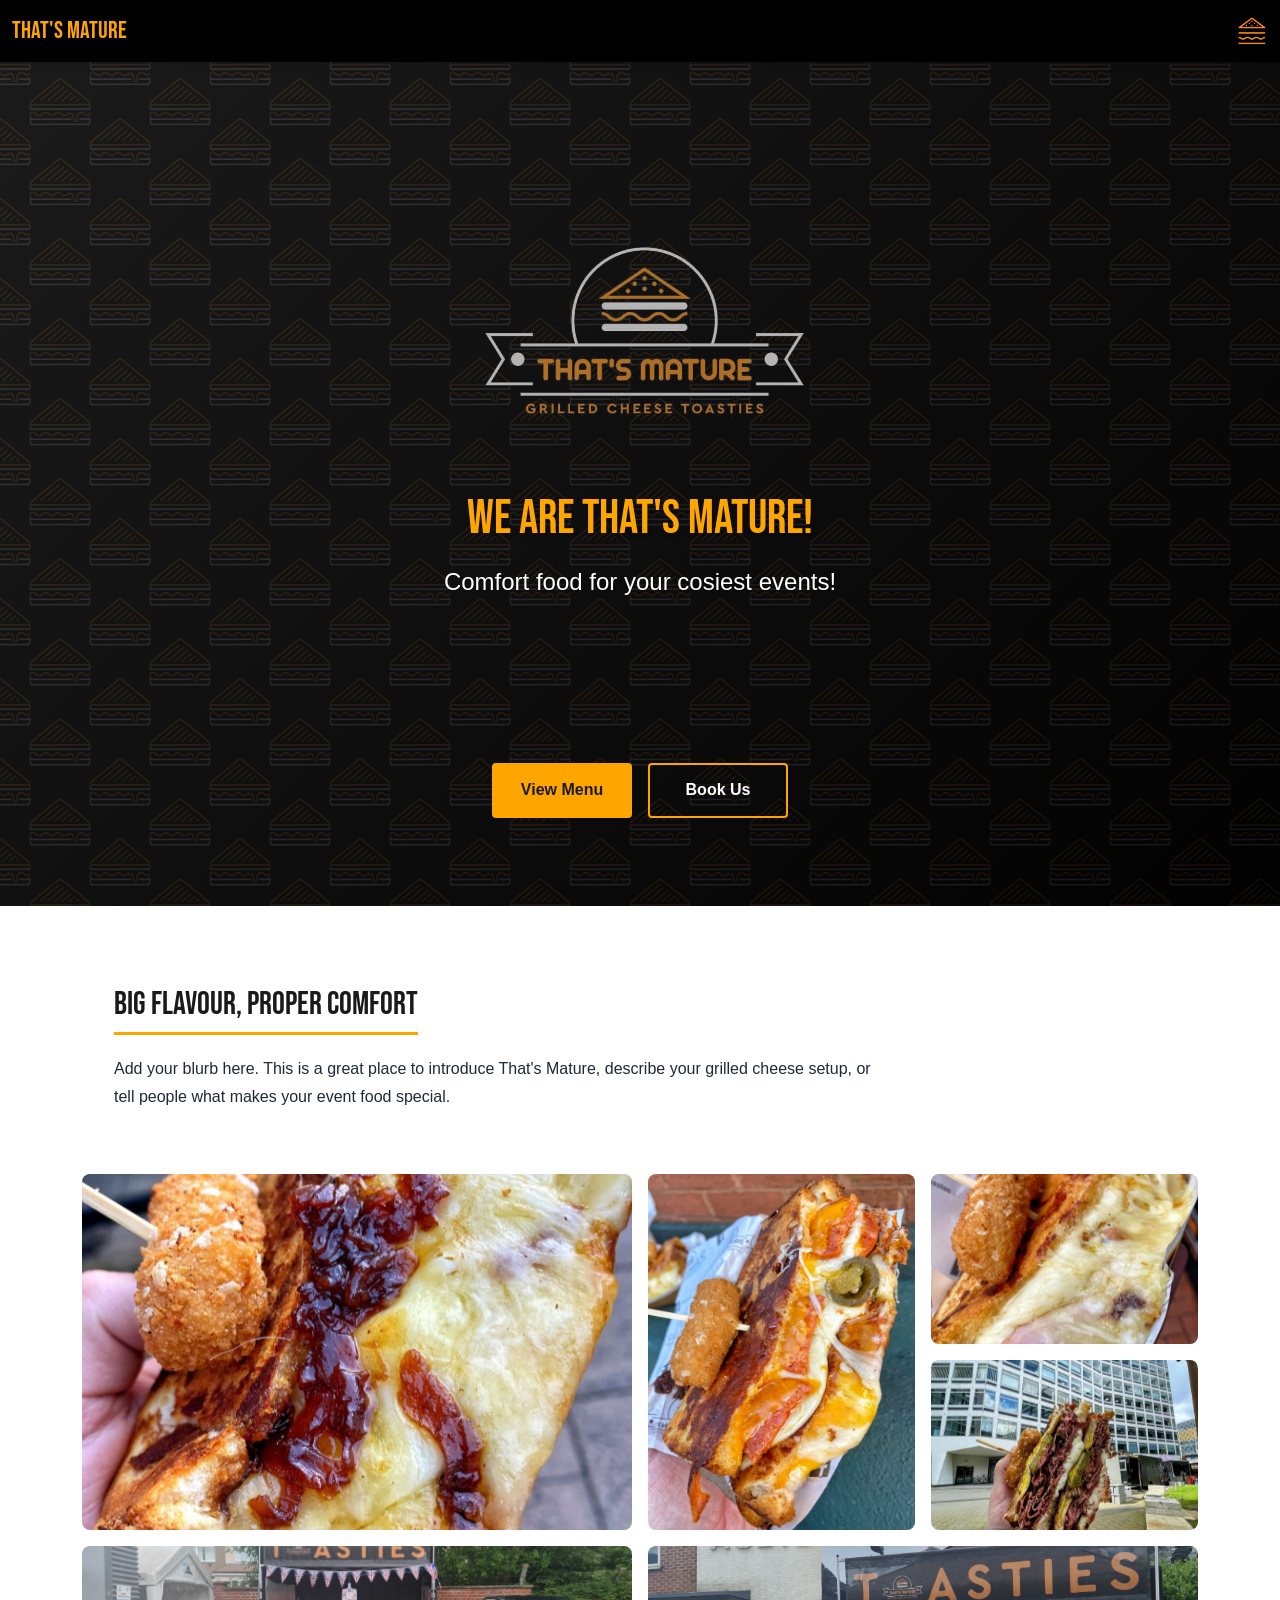
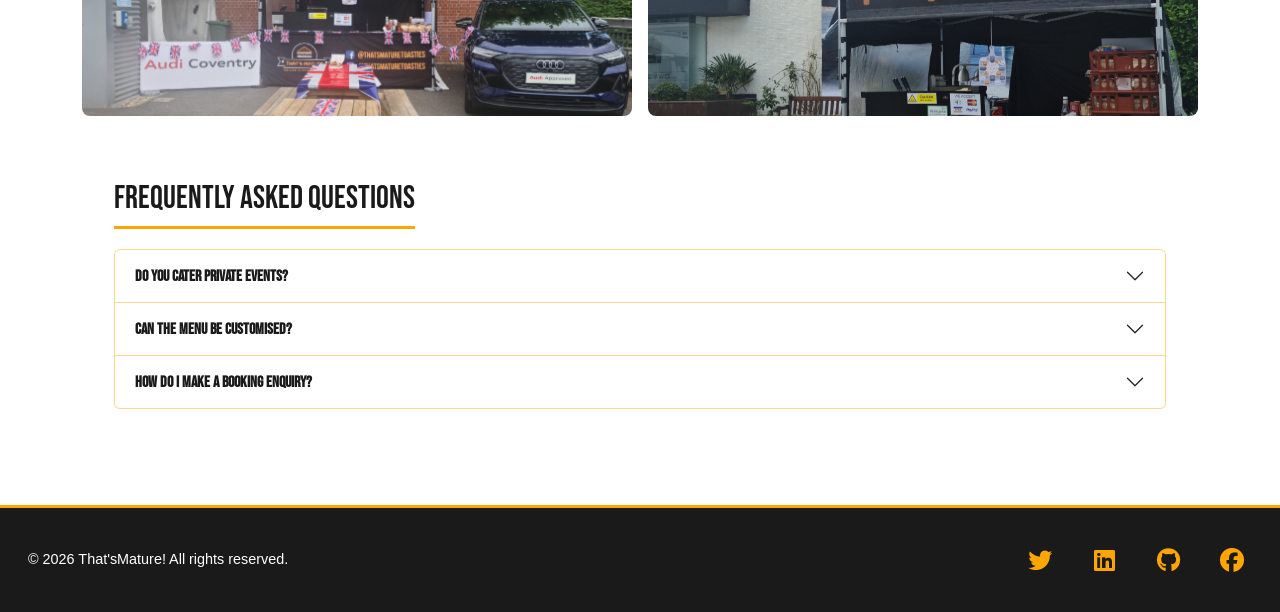
==== index.html @ 6e4882e1 "Finish hero section" ====
<!doctype html>
<html lang="en">
  <head>
    <meta charset="UTF-8" />
    <meta name="viewport" content="width=device-width, initial-scale=1.0" />    <link rel="icon" type="image/png" href="images/logo clear.png">    <title>That's Mature</title>
    <link href="https://cdn.jsdelivr.net/npm/bootstrap@5.3.0/dist/css/bootstrap.min.css" rel="stylesheet" />
    <link rel="stylesheet" href="https://cdnjs.cloudflare.com/ajax/libs/font-awesome/6.4.0/css/all.min.css" />
    <link rel="stylesheet" href="styles.css" />
    <style>
      @import url('https://fonts.googleapis.com/css2?family=Bebas+Neue&display=swap');
      
      .bebas-neue-regular {
        font-family: "Bebas Neue", sans-serif;
        font-weight: 400;
        font-style: normal;
      }
    </style>
  </head>
  <body>
    <nav class="navbar navbar-dark bg-black">
      <div class="container-fluid">
        <a class="navbar-brand brand-name bebas-neue-regular" href="index.html">That's Mature</a>
        <button class="navbar-toggler" type="button" data-bs-toggle="collapse" data-bs-target="#navbarNav" aria-controls="navbarNav" aria-expanded="false" aria-label="Toggle navigation">
          <img src="images/logo clear.png" alt="Menu" class="navbar-toggler-img">
        </button>
        <div class="collapse navbar-collapse" id="navbarNav">
          <ul class="navbar-nav ms-auto">
            <li class="nav-item"><a class="nav-link" href="index.html">Home</a></li>
            <li class="nav-item"><a class="nav-link" href="menu.html">Menu</a></li>
            <li class="nav-item"><a class="nav-link" href="services.html">Services</a></li>
            <li class="nav-item"><a class="nav-link" href="contact.html">Contact</a></li>
          </ul>
        </div>
      </div>
    </nav>
    <section class="hero">
      <div class="hero-content">
        <img class="hero-badge" src="images/badge-transparent.png" alt="That's Mature badge">
        <h1>We are That's Mature!</h1>
        <p class="lead">Comfort food for your cosiest events!</p>
        <div class="hero-actions">
          <a class="hero-button hero-button-primary" href="menu.html">View Menu</a>
          <a class="hero-button hero-button-secondary" href="contact.html#contact-form">Book Us</a>
        </div>
      </div>
    </section>
    <main class="container my-5">
      <section class="blurb-section">
        <h2>Big Flavour, Proper Comfort</h2>
        <p>
          Add your blurb here. This is a great place to introduce That's Mature, describe your grilled cheese setup, or tell people what makes your event food special.
        </p>
      </section>

      <section class="product-section">
        <div class="product-grid">
          <figure class="product-item product-item-feature">
            <img src="images/3 Cheese - Thats Mature.jpg" alt="3 Cheese toastie">
            <figcaption>
              <span>3 Cheese</span>
              <small>A proper pull-apart cheese moment.</small>
            </figcaption>
          </figure>
          <figure class="product-item product-item-tall">
            <img src="images/The Spicy One - Thats Mature.jpg" alt="The Spicy One toastie">
            <figcaption>
              <span>The Spicy One</span>
              <small>Heat, crunch, and molten cheese.</small>
            </figcaption>
          </figure>
          <figure class="product-item">
            <img src="images/Classic Ham & Cheese - Thats mature.jpg" alt="Classic Ham and Cheese toastie">
            <figcaption>
              <span>Classic Ham &amp; Cheese</span>
              <small>Timeless, toasted, and deeply comforting.</small>
            </figcaption>
          </figure>
          <figure class="product-item">
            <img src="images/IMG_20240709_165845_024.jpg" alt="That's Mature toastie">
            <figcaption>
              <span>Event Favourite</span>
              <small>Fresh from the grill and ready to share.</small>
            </figcaption>
          </figure>
          <figure class="product-item product-item-wide">
            <img src="images/Audi Corporate.jpg" alt="That's Mature catering at an Audi corporate event">
            <figcaption>
              <span>Audi Corporate</span>
              <small>Event catering with serious grilled cheese energy.</small>
            </figcaption>
          </figure>
          <figure class="product-item product-item-wide">
            <img src="images/Corporate event.jpg" alt="That's Mature corporate event setup">
            <figcaption>
              <span>Corporate Events</span>
              <small>Hot toasties served fresh for the whole team.</small>
            </figcaption>
          </figure>
        </div>
      </section>

      <section class="faq-section">
        <h2>Frequently Asked Questions</h2>
        <div class="accordion faq-accordion" id="faqAccordion">
          <div class="accordion-item">
            <h3 class="accordion-header" id="headingEvents">
              <button class="accordion-button collapsed" type="button" data-bs-toggle="collapse" data-bs-target="#collapseEvents" aria-expanded="false" aria-controls="collapseEvents">
                Do you cater private events?
              </button>
            </h3>
            <div id="collapseEvents" class="accordion-collapse collapse" aria-labelledby="headingEvents" data-bs-parent="#faqAccordion">
              <div class="accordion-body">
                Yes. We can bring our grilled cheese setup to private parties, markets, corporate events, and celebrations across the Midlands.
              </div>
            </div>
          </div>

          <div class="accordion-item">
            <h3 class="accordion-header" id="headingMenu">
              <button class="accordion-button collapsed" type="button" data-bs-toggle="collapse" data-bs-target="#collapseMenu" aria-expanded="false" aria-controls="collapseMenu">
                Can the menu be customised?
              </button>
            </h3>
            <div id="collapseMenu" class="accordion-collapse collapse" aria-labelledby="headingMenu" data-bs-parent="#faqAccordion">
              <div class="accordion-body">
                Absolutely. We can tailor fillings, vegetarian options, and service style to suit your event and guests.
              </div>
            </div>
          </div>

          <div class="accordion-item">
            <h3 class="accordion-header" id="headingBooking">
              <button class="accordion-button collapsed" type="button" data-bs-toggle="collapse" data-bs-target="#collapseBooking" aria-expanded="false" aria-controls="collapseBooking">
                How do I make a booking enquiry?
              </button>
            </h3>
            <div id="collapseBooking" class="accordion-collapse collapse" aria-labelledby="headingBooking" data-bs-parent="#faqAccordion">
              <div class="accordion-body">
                Head to the contact page with your date, location, guest numbers, and event type, and we will get back to you with availability.
              </div>
            </div>
          </div>
        </div>
      </section>
    </main>
    <footer class="footer">
      <div class="container-fluid">
        <p>&copy; 2026 That'sMature! All rights reserved.</p>
        <div class="social-links">
          <a href="https://twitter.com" target="_blank" rel="noopener noreferrer" title="Twitter"><i class="fab fa-twitter"></i></a>
          <a href="https://linkedin.com" target="_blank" rel="noopener noreferrer" title="LinkedIn"><i class="fab fa-linkedin"></i></a>
          <a href="https://github.com" target="_blank" rel="noopener noreferrer" title="GitHub"><i class="fab fa-github"></i></a>
          <a href="https://facebook.com" target="_blank" rel="noopener noreferrer" title="Facebook"><i class="fab fa-facebook"></i></a>
        </div>
      </div>
    </footer>
    <script>
      const tiltCards = document.querySelectorAll('.product-item');
      const reduceMotion = window.matchMedia('(prefers-reduced-motion: reduce)').matches;

      if (!reduceMotion) {
        tiltCards.forEach((card) => {
          card.addEventListener('mousemove', (event) => {
            const rect = card.getBoundingClientRect();
            const x = event.clientX - rect.left;
            const y = event.clientY - rect.top;
            const rotateX = ((y / rect.height) - 0.5) * -10;
            const rotateY = ((x / rect.width) - 0.5) * 10;

            card.style.transform = `rotateX(${rotateX}deg) rotateY(${rotateY}deg) translateY(-4px)`;
          });

          card.addEventListener('mouseleave', () => {
            card.style.transform = '';
          });
        });
      }
    </script>
    <script src="https://cdn.jsdelivr.net/npm/bootstrap@5.3.0/dist/js/bootstrap.bundle.min.js"></script>
  </body>
</html>
---- styles.css ----
@import url('https://fonts.googleapis.com/css2?family=Bebas+Neue&display=swap');

* {
  box-sizing: border-box;
}

body {
  margin: 0;
  font-family: -apple-system, BlinkMacSystemFont, "Segoe UI", Roboto, "Helvetica Neue", Arial, sans-serif;
  background: #fff;
  color: #1f2937;
}

.bebas-neue-regular {
  font-family: "Bebas Neue", sans-serif;
  font-weight: 400;
  font-style: normal;
}

/* Navbar */
.navbar {
  box-shadow: 0 2px 10px rgba(0, 0, 0, 0.1);
  position: sticky;
  top: 0;
  z-index: 1030;
}

.brand-name {
  font-size: 1.5rem;
  color: #FFA500 !important;
  font-family: "Bebas Neue", sans-serif !important;
  font-weight: 400 !important;
}

.nav-link {
  color: #FFA500 !important;
  margin-left: 1.5rem;
  transition: color 0.3s ease;
  font-family: "Bebas Neue", sans-serif !important;
  font-weight: 400 !important;
}

.nav-link:hover {
  color: #fff !important;
}

/* Navbar Toggler Custom Icon */
.navbar-toggler {
  border: none;
  background-color: transparent;
  padding: 0;
}

.navbar-toggler:focus {
  box-shadow: none;
  background-color: transparent;
}

.navbar-toggler-img {
  width: 32px;
  height: 32px;
  object-fit: contain;
}

/* Hero Section */
.hero {
  position: relative;
  background-color: #111;
  color: #FFA500;
  padding: 120px 20px;
  text-align: center;
  display: flex;
  align-items: center;
  justify-content: center;
  min-height: calc(100vh - 56px);
  background-image:
    linear-gradient(135deg, rgba(28, 28, 28, 0.88), rgba(0, 0, 0, 0.92)),
    url('images/test.png'),
    url('images/test.png');
  background-size: cover, 120px auto, 120px auto;
  background-position: center, 0 0, 60px 40px;
  background-repeat: no-repeat, repeat, repeat;
  overflow: hidden;
}

/* Headings */
h1, h2, h3, h4, h5, h6 {
  font-family: "Bebas Neue", sans-serif !important;
  font-weight: 400 !important;
  font-style: normal;
}

.hero-badge {
  width: min(469px, 98vw);
  height: auto;
  margin-bottom: -8rem;
  display: inline-block;
  transform: translateY(-50%);
}

.hero-content h1 {
  font-size: 3rem;
  font-weight: 400 !important;
  margin-bottom: 1rem;
  text-shadow: 2px 2px 4px rgba(0, 0, 0, 0.3);
  transform: translateY(-2rem);
}

.hero-content .lead {
  font-size: 1.5rem;
  text-shadow: 1px 1px 2px rgba(0, 0, 0, 0.3);
  color: #fff;
  transform: translateY(-2rem);
}

.hero-actions {
  position: absolute;
  left: 50%;
  bottom: 5.5rem;
  transform: translateX(-50%);
  display: flex;
  justify-content: center;
  gap: 1rem;
  flex-wrap: wrap;
  width: calc(100% - 2rem);
  margin-top: 0;
}

.hero-button {
  display: inline-flex;
  align-items: center;
  justify-content: center;
  min-width: 140px;
  padding: 0.85rem 1.4rem;
  border-radius: 4px;
  font-weight: 700;
  text-decoration: none;
  transition: background-color 0.3s ease, color 0.3s ease, transform 0.2s ease;
}

.hero-button:hover {
  transform: translateY(-2px);
}

.hero-button-primary {
  background-color: #FFA500;
  color: #1a1a1a;
}

.hero-button-primary:hover {
  background-color: #FFB84D;
  color: #1a1a1a;
}

.hero-button-secondary {
  background-color: transparent;
  color: #fff;
  border: 2px solid #FFA500;
}

.hero-button-secondary:hover {
  background-color: #FFA500;
  color: #1a1a1a;
}

/* Cards */
.card {
  background: #fff;
  border-radius: 8px;
  padding: 1.5rem;
}

.card h2 {
  display: inline-block;
  color: #1a1a1a;
  margin-bottom: 1rem;
  font-weight: 600;
  border-bottom: 3px solid #FFA500;
  padding-bottom: 0.5rem;
}

/* Main Content */
main {
  background: #fff;
}

/* Form Styling */
form {
  display: flex;
  flex-direction: column;
  gap: 1rem;
  max-width: 500px;
}

form label {
  font-weight: 600;
  color: #1a1a1a;
  margin-bottom: 0.25rem;
  display: block;
}

form input,
form textarea {
  padding: 0.625rem 0.75rem;
  border: 1px solid #d1d5db;
  border-radius: 4px;
  font-family: inherit;
  font-size: 1rem;
  transition: border-color 0.3s ease, box-shadow 0.3s ease;
  width: 100%;
}

form input:focus,
form textarea:focus {
  outline: none;
  border-color: #FFA500;
  box-shadow: 0 0 0 3px rgba(255, 165, 0, 0.1);
}

form button {
  padding: 0.75rem 1.5rem;
  background-color: #FFA500;
  color: #1a1a1a;
  border: none;
  border-radius: 4px;
  font-weight: 600;
  font-size: 1rem;
  cursor: pointer;
  transition: background-color 0.3s ease, transform 0.2s ease;
}

form button:hover {
  background-color: #FFB84D;
  transform: translateY(-2px);
}

form button:active {
  transform: translateY(0);
}

/* Gallery Section */
.gallery-section {
  background: #fff;
  border-radius: 8px;
  padding: 2rem;
}

.blurb-section,
.faq-section,
.menu-section {
  background: #fff;
  border-radius: 8px;
  padding: 2rem;
}

.gallery-section h2,
.blurb-section h2,
.faq-section h2,
.menu-section h2 {
  display: inline-block;
  color: #1a1a1a;
  margin-bottom: 1.25rem;
  border-bottom: 3px solid #FFA500;
  padding-bottom: 0.5rem;
}

.blurb-section {
  margin-bottom: 2rem;
}

.blurb-section p {
  max-width: 760px;
  margin: 0;
  line-height: 1.7;
}

.product-section {
  margin-bottom: 2rem;
  perspective: 900px;
}

.product-grid {
  display: grid;
  grid-template-columns: repeat(4, 1fr);
  grid-auto-rows: 170px;
  gap: 1rem;
}

.product-item {
  position: relative;
  margin: 0;
  border-radius: 8px;
  overflow: hidden;
  transform-style: preserve-3d;
  transition: transform 0.18s ease, box-shadow 0.18s ease;
  will-change: transform;
}

.product-item:hover {
  box-shadow: 0 18px 35px rgba(0, 0, 0, 0.18);
}

.product-item img {
  width: 100%;
  height: 100%;
  object-fit: cover;
  display: block;
  transform: translateZ(20px) scale(1.04);
  transition: transform 0.18s ease;
  pointer-events: none;
}

.product-item-feature {
  grid-column: span 2;
  grid-row: span 2;
}

.product-item-tall {
  grid-row: span 2;
}

.product-item-wide {
  grid-column: span 2;
}

.product-item::after {
  content: "";
  position: absolute;
  inset: 0;
  background: linear-gradient(180deg, rgba(0, 0, 0, 0.1), rgba(0, 0, 0, 0.64));
  opacity: 0;
  transition: opacity 0.2s ease;
  pointer-events: none;
}

.product-item figcaption {
  position: absolute;
  left: 1rem;
  right: 1rem;
  bottom: 1rem;
  z-index: 1;
  color: #fff;
  opacity: 0;
  transform: translateY(8px);
  transition: opacity 0.2s ease, transform 0.2s ease;
  pointer-events: none;
}

.product-item figcaption span,
.product-item figcaption small {
  display: block;
}

.product-item figcaption span {
  font-weight: 800;
}

.product-item figcaption small {
  margin-top: 0.25rem;
  color: rgba(255, 255, 255, 0.82);
  font-size: 0.9rem;
}

.product-item:hover::after,
.product-item:hover figcaption {
  opacity: 1;
}

.product-item:hover figcaption {
  transform: translateY(0);
}

.accordion-item {
  border-color: rgba(255, 165, 0, 0.45);
}

.accordion-button {
  color: #1a1a1a;
  font-weight: 700;
}

.accordion-button:not(.collapsed) {
  background-color: #FFA500;
  color: #1a1a1a;
  box-shadow: none;
}

.accordion-button:focus {
  border-color: #FFA500;
  box-shadow: 0 0 0 0.25rem rgba(255, 165, 0, 0.2);
}

.accordion-body {
  color: #374151;
  line-height: 1.6;
}

.image-accordion .accordion-body {
  padding: 1rem;
}

.image-accordion img {
  width: 100%;
  height: 420px;
  object-fit: cover;
  border-radius: 8px;
  display: block;
}

.image-accordion p {
  margin: 1rem 0 0;
}

@media (max-width: 768px) {
  .product-grid {
    grid-template-columns: 1fr;
    grid-auto-rows: auto;
  }

  .product-item,
  .product-item-feature,
  .product-item-tall,
  .product-item-wide {
    grid-column: auto;
    grid-row: auto;
  }

  .product-item img {
    aspect-ratio: 4 / 3;
    height: auto;
  }

  .image-accordion img {
    height: 260px;
  }
}
footer.footer {
  background-color: #1a1a1a;
  color: #fff;
  padding: 2rem 1rem;
  margin-top: 4rem;
  border-top: 3px solid #FFA500;
}

footer.footer .container-fluid {
  display: flex;
  justify-content: space-between;
  align-items: center;
  flex-wrap: wrap;
  gap: 1rem;
}

footer.footer p {
  margin: 0;
  font-size: 0.9rem;
}

.social-links {
  display: flex;
  gap: 1.5rem;
}

.social-links a {
  color: #FFA500;
  text-decoration: none;
  font-size: 1.5rem;
  width: 40px;
  height: 40px;
  display: flex;
  align-items: center;
  justify-content: center;
  border-radius: 50%;
  transition: all 0.3s ease;
}

.social-links a:hover {
  color: #FFB84D;
  background-color: rgba(255, 165, 0, 0.1);
  transform: translateY(-3px);
}

/* Responsive Design */
@media (max-width: 768px) {
  .hero-content h1 {
    font-size: 2rem;
  }
  
  .hero-content .lead {
    font-size: 1.1rem;
  }
  
  .nav-link {
    margin-left: 0;
    padding: 0.5rem 0 !important;
  }
  
  footer.footer .container-fluid {
    flex-direction: column;
    text-align: center;
  }
  
  .social-links {
    justify-content: center;
  }
}
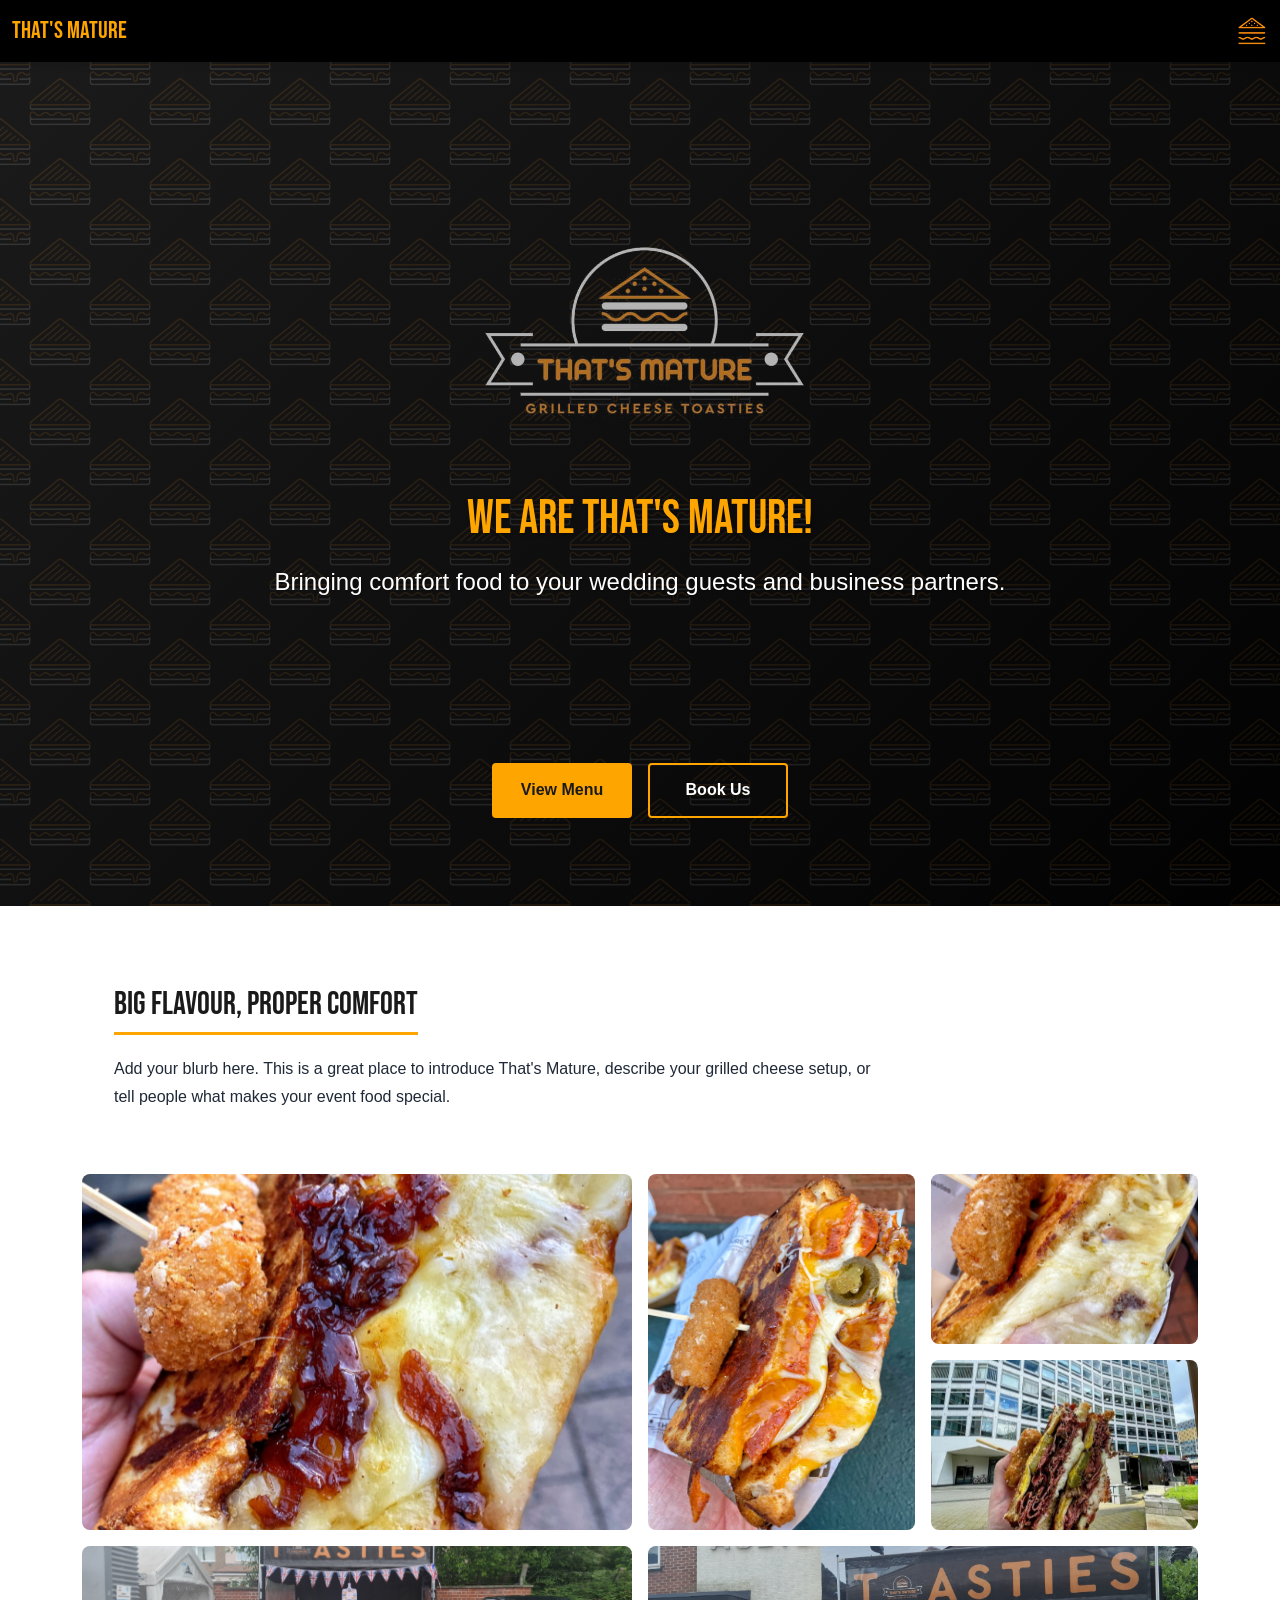
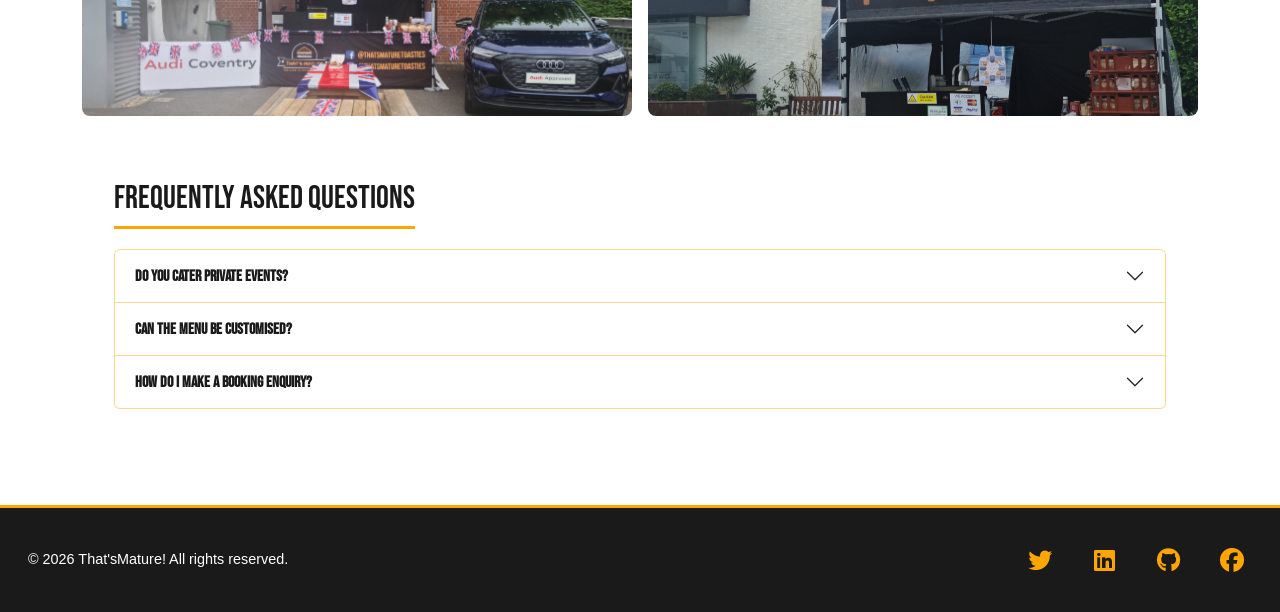
==== commit f56dc080: "update hero screen size layout" ====
--- a/index.html
+++ b/index.html
@@ -37,7 +37,7 @@
       <div class="hero-content">
         <img class="hero-badge" src="images/badge-transparent.png" alt="That's Mature badge">
         <h1>We are That's Mature!</h1>
-        <p class="lead">Comfort food for your cosiest events!</p>
+        <p class="lead">Bringing comfort food to your wedding guests and business partners.</p>
         <div class="hero-actions">
           <a class="hero-button hero-button-primary" href="menu.html">View Menu</a>
           <a class="hero-button hero-button-secondary" href="contact.html#contact-form">Book Us</a>
--- a/styles.css
+++ b/styles.css
@@ -35,9 +35,18 @@
 .nav-link {
   color: #FFA500 !important;
   margin-left: 1.5rem;
+  text-align: right;
   transition: color 0.3s ease;
   font-family: "Bebas Neue", sans-serif !important;
   font-weight: 400 !important;
+}
+
+.navbar-collapse {
+  text-align: right;
+}
+
+.navbar-nav {
+  align-items: flex-end;
 }
 
 .nav-link:hover {
@@ -411,10 +420,47 @@
   margin: 1rem 0 0;
 }
 
+@media (max-width: 992px) {
+  .product-grid {
+    grid-template-columns: repeat(2, 1fr);
+    grid-auto-rows: 130px;
+  }
+
+  .product-item-feature,
+  .product-item-wide {
+    grid-column: span 2;
+  }
+
+  .product-item-feature,
+  .product-item-tall {
+    grid-row: span 2;
+  }
+
+  .product-item img {
+    height: 100%;
+  }
+}
+
 @media (max-width: 768px) {
   .product-grid {
-    grid-template-columns: 1fr;
-    grid-auto-rows: auto;
+    grid-auto-rows: 115px;
+  }
+}
+
+@media (max-width: 576px) {
+  .product-grid {
+    grid-auto-rows: 120px;
+    gap: 0.75rem;
+  }
+
+  .product-item figcaption {
+    left: 0.75rem;
+    right: 0.75rem;
+    bottom: 0.75rem;
+  }
+
+  .product-item figcaption small {
+    font-size: 0.78rem;
   }
 
   .product-item,
@@ -426,10 +472,11 @@
   }
 
   .product-item img {
-    aspect-ratio: 4 / 3;
-    height: auto;
-  }
-
+    height: 100%;
+  }
+}
+
+@media (max-width: 768px) {
   .image-accordion img {
     height: 260px;
   }
@@ -481,12 +528,31 @@
 
 /* Responsive Design */
 @media (max-width: 768px) {
+  .hero {
+    padding: 4rem 1rem 8rem;
+  }
+
+  .hero-badge {
+    width: min(320px, 82vw);
+    margin-bottom: 1rem;
+    transform: none;
+  }
+
   .hero-content h1 {
     font-size: 2rem;
+    transform: none;
   }
   
   .hero-content .lead {
     font-size: 1.1rem;
+    transform: none;
+  }
+
+  .hero-actions {
+    position: static;
+    width: auto;
+    margin-top: 1.75rem;
+    transform: none;
   }
   
   .nav-link {
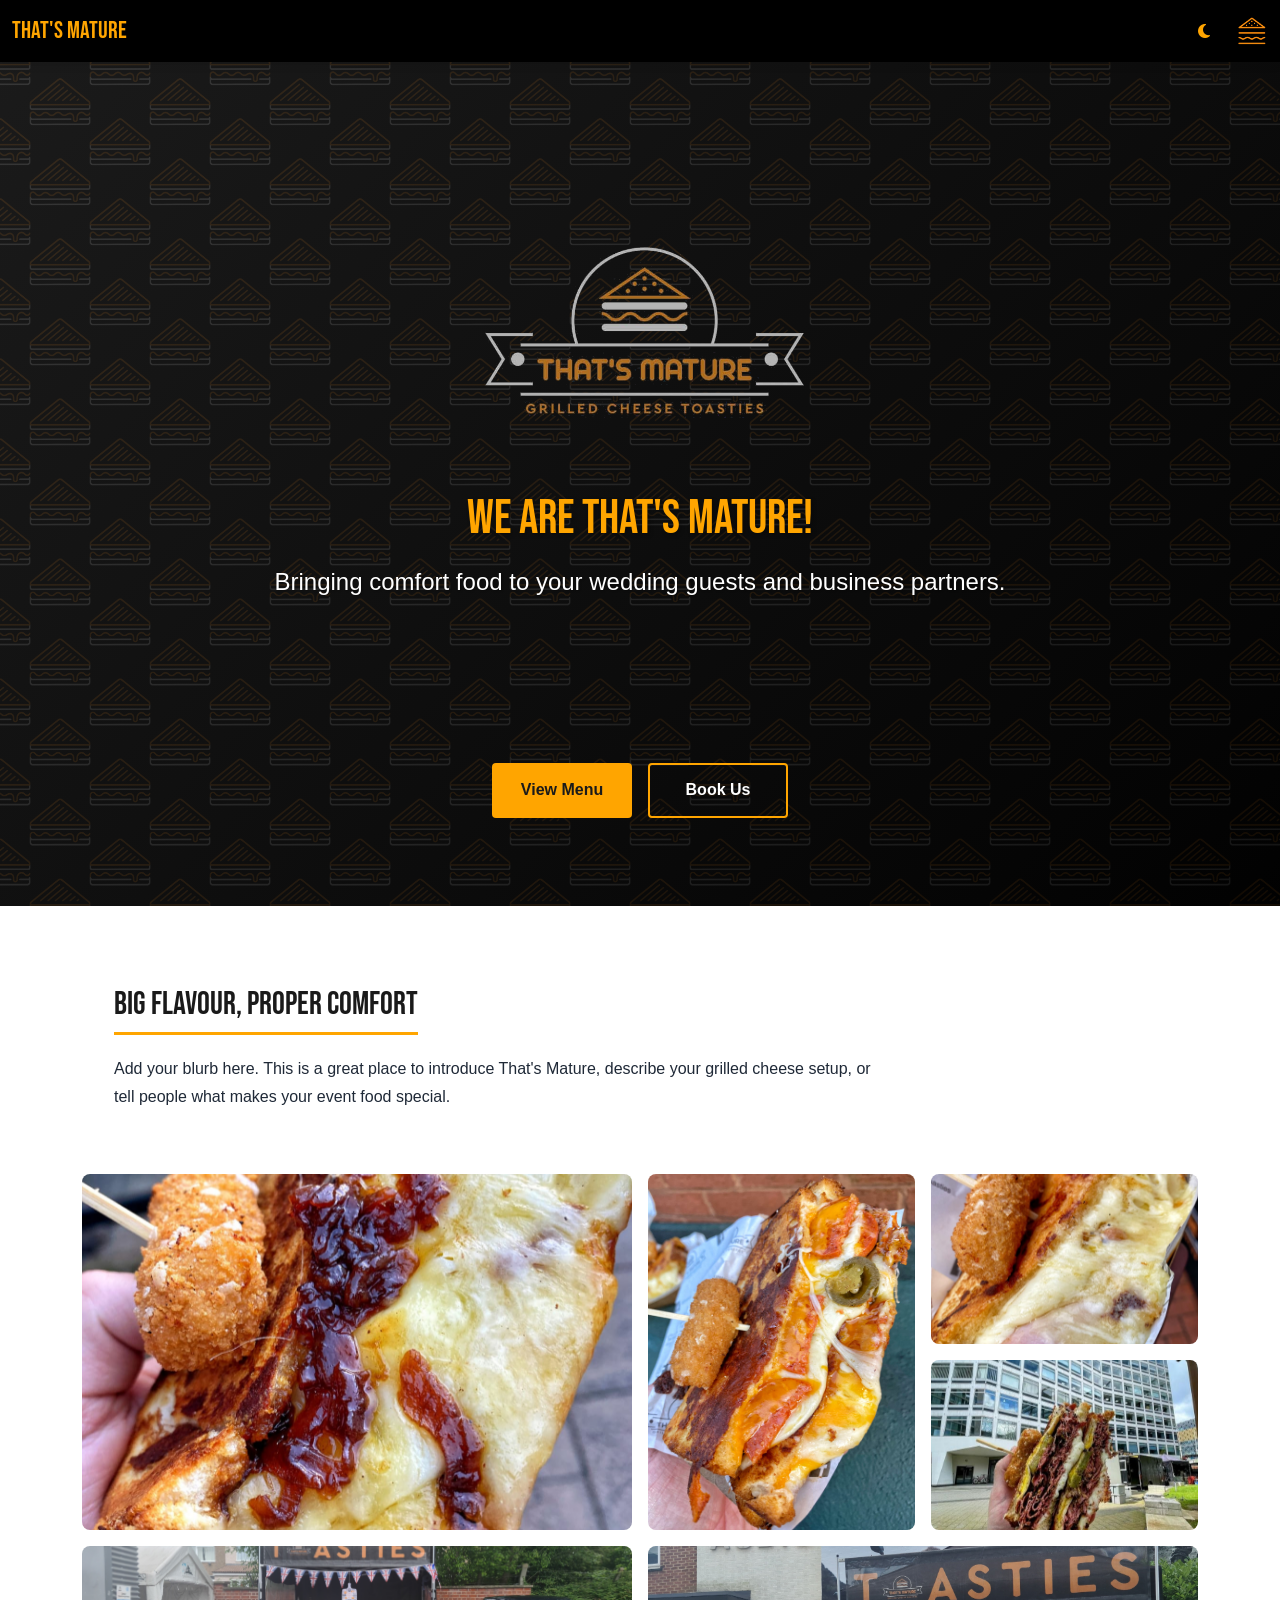
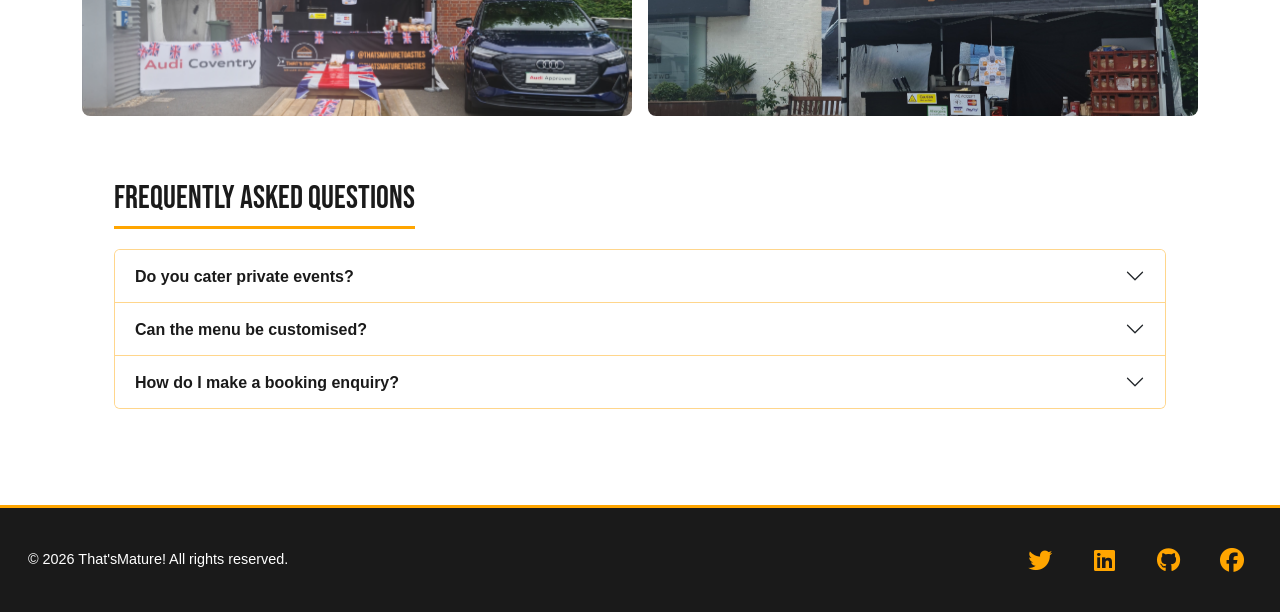
==== commit af10b0e2: "update accordion text and add dark mode with interactive toggle" ====
--- a/index.html
+++ b/index.html
@@ -20,9 +20,12 @@
     <nav class="navbar navbar-dark bg-black">
       <div class="container-fluid">
         <a class="navbar-brand brand-name bebas-neue-regular" href="index.html">That's Mature</a>
-        <button class="navbar-toggler" type="button" data-bs-toggle="collapse" data-bs-target="#navbarNav" aria-controls="navbarNav" aria-expanded="false" aria-label="Toggle navigation">
-          <img src="images/logo clear.png" alt="Menu" class="navbar-toggler-img">
-        </button>
+        <div class="nav-actions">
+          <button class="theme-toggle" type="button" aria-label="Toggle dark mode" aria-pressed="false"><i class="fas fa-moon" aria-hidden="true"></i></button>
+          <button class="navbar-toggler" type="button" data-bs-toggle="collapse" data-bs-target="#navbarNav" aria-controls="navbarNav" aria-expanded="false" aria-label="Toggle navigation">
+            <img src="images/logo clear.png" alt="Menu" class="navbar-toggler-img">
+          </button>
+        </div>
         <div class="collapse navbar-collapse" id="navbarNav">
           <ul class="navbar-nav ms-auto">
             <li class="nav-item"><a class="nav-link" href="index.html">Home</a></li>
@@ -176,6 +179,7 @@
         });
       }
     </script>
+    <script src="theme.js"></script>
     <script src="https://cdn.jsdelivr.net/npm/bootstrap@5.3.0/dist/js/bootstrap.bundle.min.js"></script>
   </body>
 </html>
--- a/styles.css
+++ b/styles.css
@@ -9,6 +9,12 @@
   font-family: -apple-system, BlinkMacSystemFont, "Segoe UI", Roboto, "Helvetica Neue", Arial, sans-serif;
   background: #fff;
   color: #1f2937;
+  transition: background-color 0.25s ease, color 0.25s ease;
+}
+
+body.dark-mode {
+  background: #121212;
+  color: #f3f4f6;
 }
 
 .bebas-neue-regular {
@@ -51,6 +57,33 @@
 
 .nav-link:hover {
   color: #fff !important;
+}
+
+.nav-actions {
+  display: flex;
+  align-items: center;
+  gap: 0.75rem;
+}
+
+.theme-toggle {
+  width: 40px;
+  height: 40px;
+  display: inline-flex;
+  align-items: center;
+  justify-content: center;
+  background: transparent;
+  border: none;
+  border-radius: 50%;
+  color: #FFA500;
+  font-size: 1rem;
+  padding: 0;
+  line-height: 1;
+  transition: background-color 0.25s ease, color 0.25s ease;
+}
+
+.theme-toggle:hover {
+  background-color: #FFA500;
+  color: #1a1a1a;
 }
 
 /* Navbar Toggler Custom Icon */
@@ -191,6 +224,7 @@
 /* Main Content */
 main {
   background: #fff;
+  transition: background-color 0.25s ease;
 }
 
 /* Form Styling */
@@ -385,6 +419,7 @@
 
 .accordion-button {
   color: #1a1a1a;
+  font-family: -apple-system, BlinkMacSystemFont, "Segoe UI", Roboto, "Helvetica Neue", Arial, sans-serif;
   font-weight: 700;
 }
 
@@ -402,6 +437,51 @@
 .accordion-body {
   color: #374151;
   line-height: 1.6;
+}
+
+body.dark-mode main,
+body.dark-mode .card,
+body.dark-mode .gallery-section,
+body.dark-mode .blurb-section,
+body.dark-mode .faq-section,
+body.dark-mode .menu-section {
+  background: #121212;
+}
+
+body.dark-mode .card h2,
+body.dark-mode .gallery-section h2,
+body.dark-mode .blurb-section h2,
+body.dark-mode .faq-section h2,
+body.dark-mode .menu-section h2,
+body.dark-mode form label,
+body.dark-mode .accordion-button {
+  color: #f3f4f6;
+}
+
+body.dark-mode .accordion-item,
+body.dark-mode .accordion-button,
+body.dark-mode .accordion-body {
+  background-color: #1d1d1d;
+}
+
+body.dark-mode .accordion-item {
+  border-color: rgba(255, 165, 0, 0.3);
+}
+
+body.dark-mode .accordion-body {
+  color: #d1d5db;
+}
+
+body.dark-mode form input,
+body.dark-mode form textarea {
+  background-color: #1d1d1d;
+  border-color: #3f3f46;
+  color: #f3f4f6;
+}
+
+body.dark-mode form input::placeholder,
+body.dark-mode form textarea::placeholder {
+  color: #9ca3af;
 }
 
 .image-accordion .accordion-body {
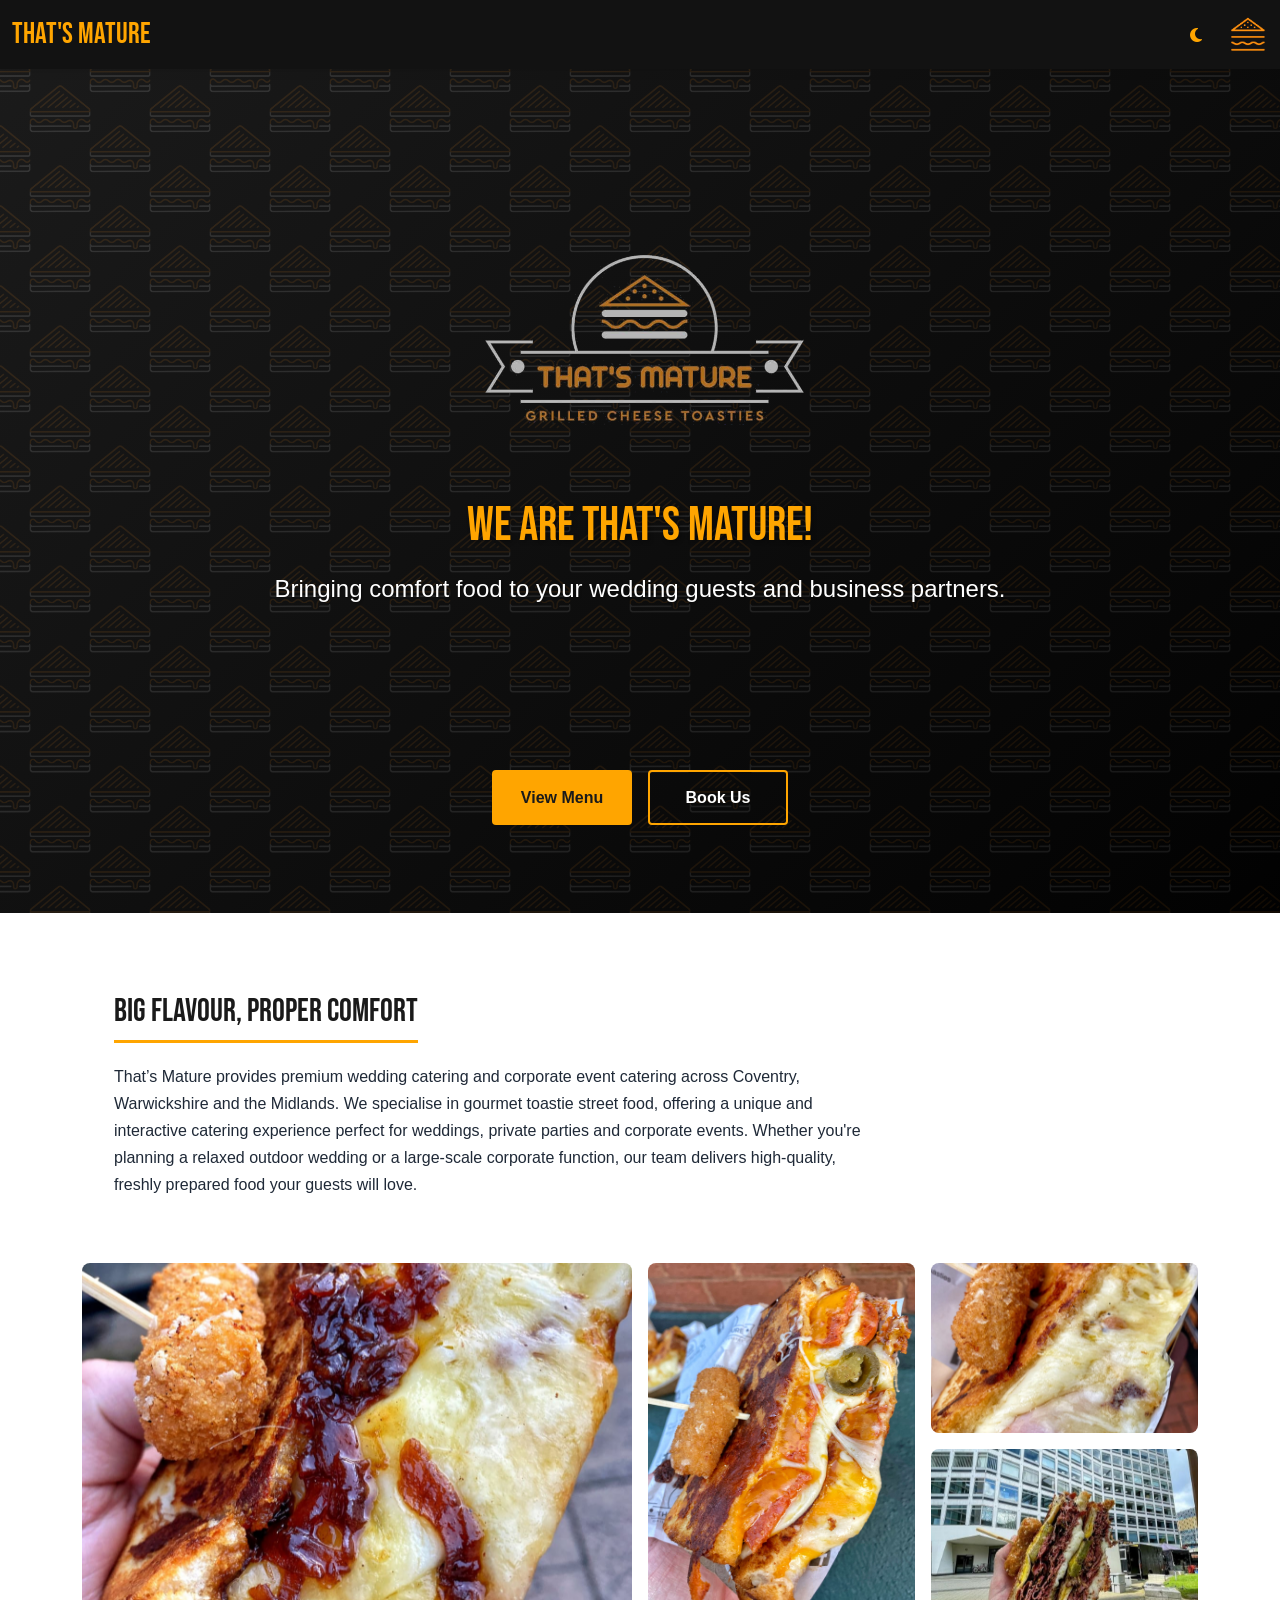
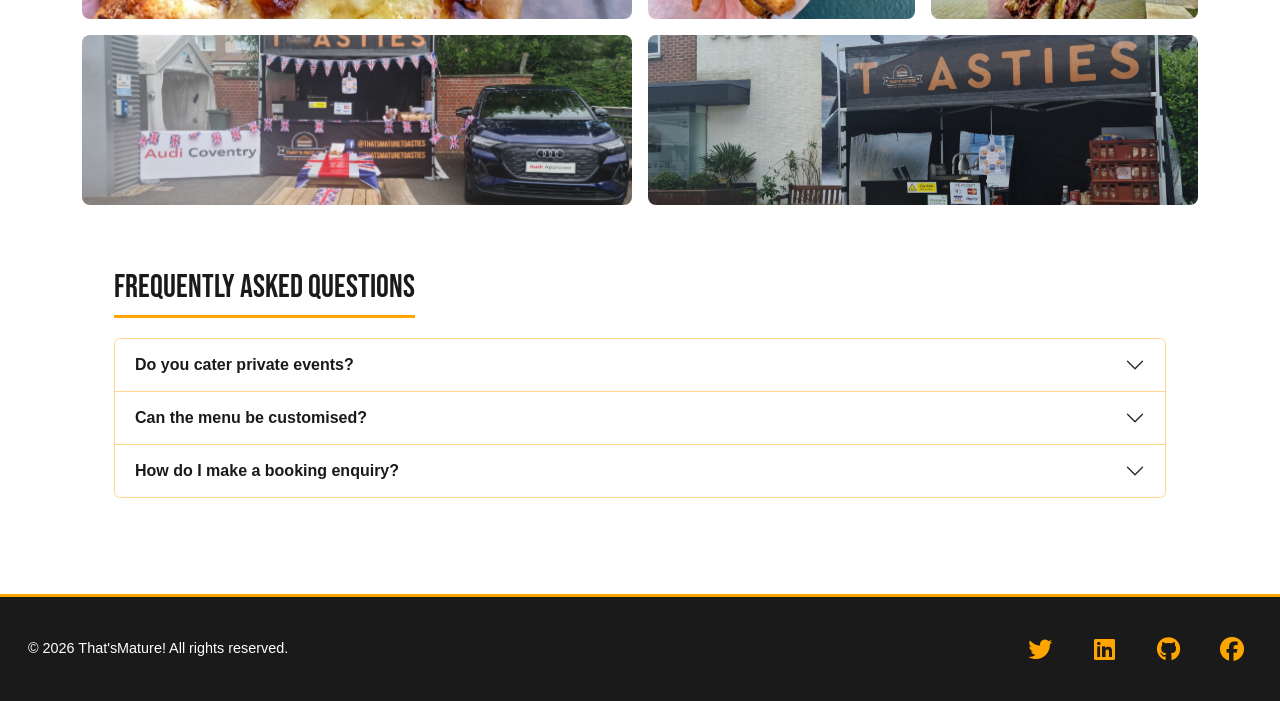
==== commit 6e3f6242: "changed nav bar color and burger menu text sizes on large screens" ====
--- a/index.html
+++ b/index.html
@@ -51,7 +51,9 @@
       <section class="blurb-section">
         <h2>Big Flavour, Proper Comfort</h2>
         <p>
-          Add your blurb here. This is a great place to introduce That's Mature, describe your grilled cheese setup, or tell people what makes your event food special.
+          That’s Mature provides premium wedding catering and corporate event catering across Coventry, Warwickshire and the Midlands.
+          We specialise in gourmet toastie street food, offering a unique and interactive catering experience perfect for weddings, private parties and corporate events.
+          Whether you're planning a relaxed outdoor wedding or a large-scale corporate function, our team delivers high-quality, freshly prepared food your guests will love.
         </p>
       </section>
 
@@ -139,7 +141,7 @@
             </h3>
             <div id="collapseBooking" class="accordion-collapse collapse" aria-labelledby="headingBooking" data-bs-parent="#faqAccordion">
               <div class="accordion-body">
-                Head to the contact page with your date, location, guest numbers, and event type, and we will get back to you with availability.
+                Head to the <a href="contact.html#contact-form">contact page</a> with your date, location, guest numbers, and event type, and we will get back to you with availability.
               </div>
             </div>
           </div>
--- a/styles.css
+++ b/styles.css
@@ -25,6 +25,7 @@
 
 /* Navbar */
 .navbar {
+  background-color: #121212 !important;
   box-shadow: 0 2px 10px rgba(0, 0, 0, 0.1);
   position: sticky;
   top: 0;
@@ -32,7 +33,7 @@
 }
 
 .brand-name {
-  font-size: 1.5rem;
+  font-size: 1.8rem;
   color: #FFA500 !important;
   font-family: "Bebas Neue", sans-serif !important;
   font-weight: 400 !important;
@@ -40,6 +41,7 @@
 
 .nav-link {
   color: #FFA500 !important;
+  font-size: 1.35rem;
   margin-left: 1.5rem;
   text-align: right;
   transition: color 0.3s ease;
@@ -99,8 +101,8 @@
 }
 
 .navbar-toggler-img {
-  width: 32px;
-  height: 32px;
+  width: 40px;
+  height: 40px;
   object-fit: contain;
 }
 
@@ -446,6 +448,7 @@
 body.dark-mode .faq-section,
 body.dark-mode .menu-section {
   background: #121212;
+  color: #f3f4f6;
 }
 
 body.dark-mode .card h2,
@@ -636,6 +639,7 @@
   }
   
   .nav-link {
+    font-size: 1.15rem;
     margin-left: 0;
     padding: 0.5rem 0 !important;
   }
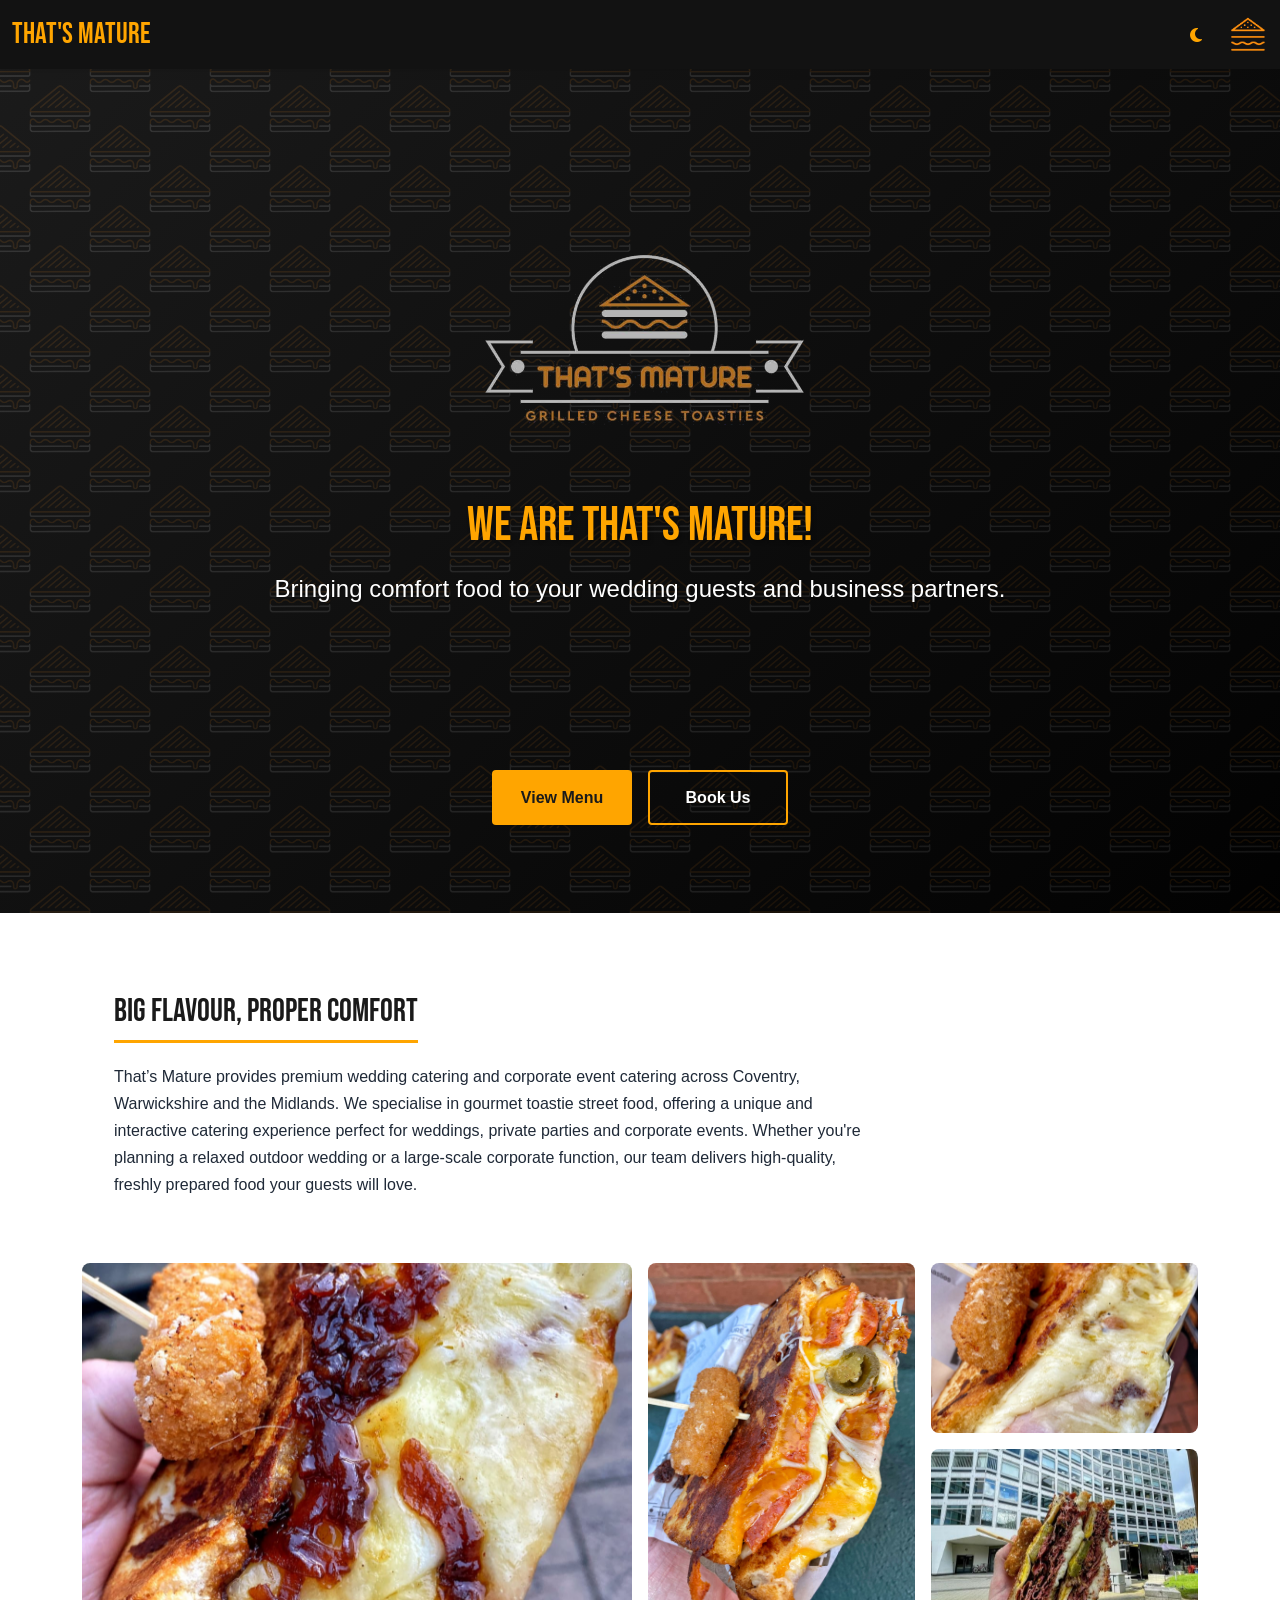
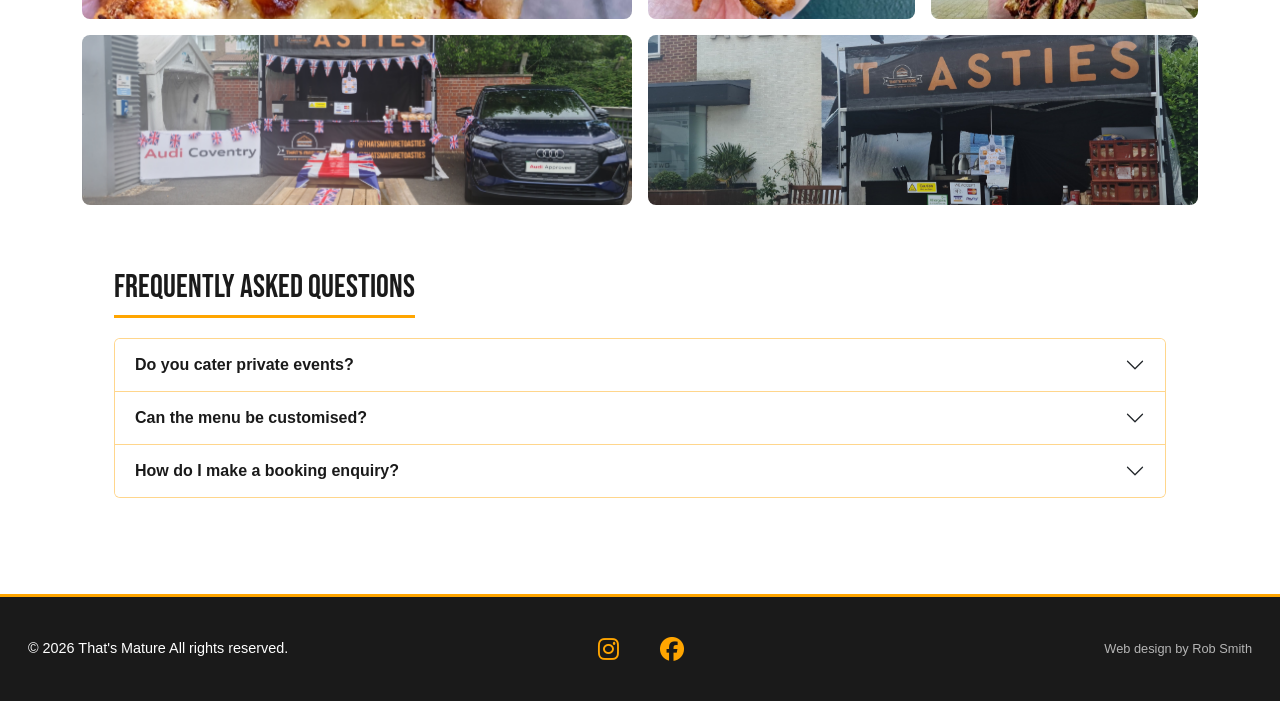
==== commit 1a39b3f9: "added separate corporate event and wedding pages" ====
--- a/index.html
+++ b/index.html
@@ -30,7 +30,8 @@
           <ul class="navbar-nav ms-auto">
             <li class="nav-item"><a class="nav-link" href="index.html">Home</a></li>
             <li class="nav-item"><a class="nav-link" href="menu.html">Menu</a></li>
-            <li class="nav-item"><a class="nav-link" href="services.html">Services</a></li>
+            <li class="nav-item"><a class="nav-link" href="weddings.html">Weddings</a></li>
+            <li class="nav-item"><a class="nav-link" href="corporate-events.html">Corporate Events</a></li>
             <li class="nav-item"><a class="nav-link" href="contact.html">Contact</a></li>
           </ul>
         </div>
@@ -150,12 +151,11 @@
     </main>
     <footer class="footer">
       <div class="container-fluid">
-        <p>&copy; 2026 That'sMature! All rights reserved.</p>
+        <p>&copy; 2026 That's Mature All rights reserved.</p>
+        <p class="footer-credit">Web design by Rob Smith</p>
         <div class="social-links">
-          <a href="https://twitter.com" target="_blank" rel="noopener noreferrer" title="Twitter"><i class="fab fa-twitter"></i></a>
-          <a href="https://linkedin.com" target="_blank" rel="noopener noreferrer" title="LinkedIn"><i class="fab fa-linkedin"></i></a>
-          <a href="https://github.com" target="_blank" rel="noopener noreferrer" title="GitHub"><i class="fab fa-github"></i></a>
-          <a href="https://facebook.com" target="_blank" rel="noopener noreferrer" title="Facebook"><i class="fab fa-facebook"></i></a>
+          <a href="https://www.instagram.com/thatsmaturetoasties/" target="_blank" rel="noopener noreferrer" title="Instagram"><i class="fab fa-instagram"></i></a>
+          <a href="https://www.facebook.com/thatsmaturetoasties" target="_blank" rel="noopener noreferrer" title="Facebook"><i class="fab fa-facebook"></i></a>
         </div>
       </div>
     </footer>
--- a/styles.css
+++ b/styles.css
@@ -292,7 +292,8 @@
 
 .blurb-section,
 .faq-section,
-.menu-section {
+.menu-section,
+.corporate-gallery-section {
   background: #fff;
   border-radius: 8px;
   padding: 2rem;
@@ -301,7 +302,8 @@
 .gallery-section h2,
 .blurb-section h2,
 .faq-section h2,
-.menu-section h2 {
+.menu-section h2,
+.corporate-gallery-section h2 {
   display: inline-block;
   color: #1a1a1a;
   margin-bottom: 1.25rem;
@@ -415,6 +417,60 @@
   transform: translateY(0);
 }
 
+.event-photo-grid {
+  display: grid;
+  grid-template-columns: repeat(4, 1fr);
+  grid-auto-rows: 160px;
+  gap: 1rem;
+  margin-bottom: 1.5rem;
+}
+
+.event-photo {
+  margin: 0;
+  border-radius: 8px;
+  overflow: hidden;
+}
+
+.event-photo-large {
+  grid-column: span 2;
+  grid-row: span 2;
+}
+
+.event-photo img {
+  width: 100%;
+  height: 100%;
+  object-fit: cover;
+  display: block;
+  transition: transform 0.25s ease;
+}
+
+.event-photo:hover img {
+  transform: scale(1.04);
+}
+
+.brand-logo-grid {
+  display: grid;
+  grid-template-columns: repeat(3, 1fr);
+  gap: 1rem;
+}
+
+.brand-logo-card {
+  min-height: 120px;
+  display: flex;
+  align-items: center;
+  justify-content: center;
+  border: 1px solid rgba(255, 165, 0, 0.24);
+  border-radius: 8px;
+  padding: 1.25rem;
+}
+
+.brand-logo-card img {
+  max-width: 100%;
+  max-height: 86px;
+  object-fit: contain;
+  display: block;
+}
+
 .accordion-item {
   border-color: rgba(255, 165, 0, 0.45);
 }
@@ -446,7 +502,8 @@
 body.dark-mode .gallery-section,
 body.dark-mode .blurb-section,
 body.dark-mode .faq-section,
-body.dark-mode .menu-section {
+body.dark-mode .menu-section,
+body.dark-mode .corporate-gallery-section {
   background: #121212;
   color: #f3f4f6;
 }
@@ -456,9 +513,14 @@
 body.dark-mode .blurb-section h2,
 body.dark-mode .faq-section h2,
 body.dark-mode .menu-section h2,
+body.dark-mode .corporate-gallery-section h2,
 body.dark-mode form label,
 body.dark-mode .accordion-button {
   color: #f3f4f6;
+}
+
+body.dark-mode .brand-logo-card {
+  border-color: rgba(255, 165, 0, 0.34);
 }
 
 body.dark-mode .accordion-item,
@@ -487,23 +549,36 @@
   color: #9ca3af;
 }
 
-.image-accordion .accordion-body {
+.menu-accordion .accordion-body {
   padding: 1rem;
 }
 
-.image-accordion img {
+.menu-accordion img {
   width: 100%;
-  height: 420px;
-  object-fit: cover;
+  max-height: 340px;
+  object-fit: contain;
   border-radius: 8px;
   display: block;
 }
 
-.image-accordion p {
+.menu-accordion p {
   margin: 1rem 0 0;
 }
 
 @media (max-width: 992px) {
+  .event-photo-grid {
+    grid-template-columns: repeat(2, 1fr);
+    grid-auto-rows: 150px;
+  }
+
+  .event-photo-large {
+    grid-column: span 2;
+  }
+
+  .brand-logo-grid {
+    grid-template-columns: repeat(3, 1fr);
+  }
+
   .product-grid {
     grid-template-columns: repeat(2, 1fr);
     grid-auto-rows: 130px;
@@ -531,6 +606,33 @@
 }
 
 @media (max-width: 576px) {
+  .event-photo-grid {
+    grid-template-columns: 1fr;
+  }
+
+  .brand-logo-grid {
+    grid-template-columns: repeat(3, 1fr);
+    gap: 0.6rem;
+  }
+
+  .brand-logo-card {
+    min-height: 72px;
+    padding: 0.6rem;
+  }
+
+  .brand-logo-card img {
+    max-height: 48px;
+  }
+
+  .event-photo-grid {
+    grid-auto-rows: 180px;
+  }
+
+  .event-photo-large {
+    grid-column: auto;
+    grid-row: auto;
+  }
+
   .product-grid {
     grid-auto-rows: 120px;
     gap: 0.75rem;
@@ -560,8 +662,8 @@
 }
 
 @media (max-width: 768px) {
-  .image-accordion img {
-    height: 260px;
+  .menu-accordion img {
+    max-height: 220px;
   }
 }
 footer.footer {
@@ -573,10 +675,9 @@
 }
 
 footer.footer .container-fluid {
-  display: flex;
-  justify-content: space-between;
+  display: grid;
+  grid-template-columns: 1fr auto 1fr;
   align-items: center;
-  flex-wrap: wrap;
   gap: 1rem;
 }
 
@@ -585,8 +686,22 @@
   font-size: 0.9rem;
 }
 
+footer.footer .container-fluid > p:first-child {
+  grid-column: 1;
+}
+
+.footer-credit {
+  color: rgba(255, 255, 255, 0.68);
+  font-size: 0.8rem !important;
+  grid-column: 3;
+  text-align: right;
+}
+
 .social-links {
   display: flex;
+  grid-column: 2;
+  grid-row: 1;
+  justify-content: center;
   gap: 1.5rem;
 }
 
@@ -645,7 +760,12 @@
   }
   
   footer.footer .container-fluid {
+    display: flex;
     flex-direction: column;
+    text-align: center;
+  }
+
+  .footer-credit {
     text-align: center;
   }
   
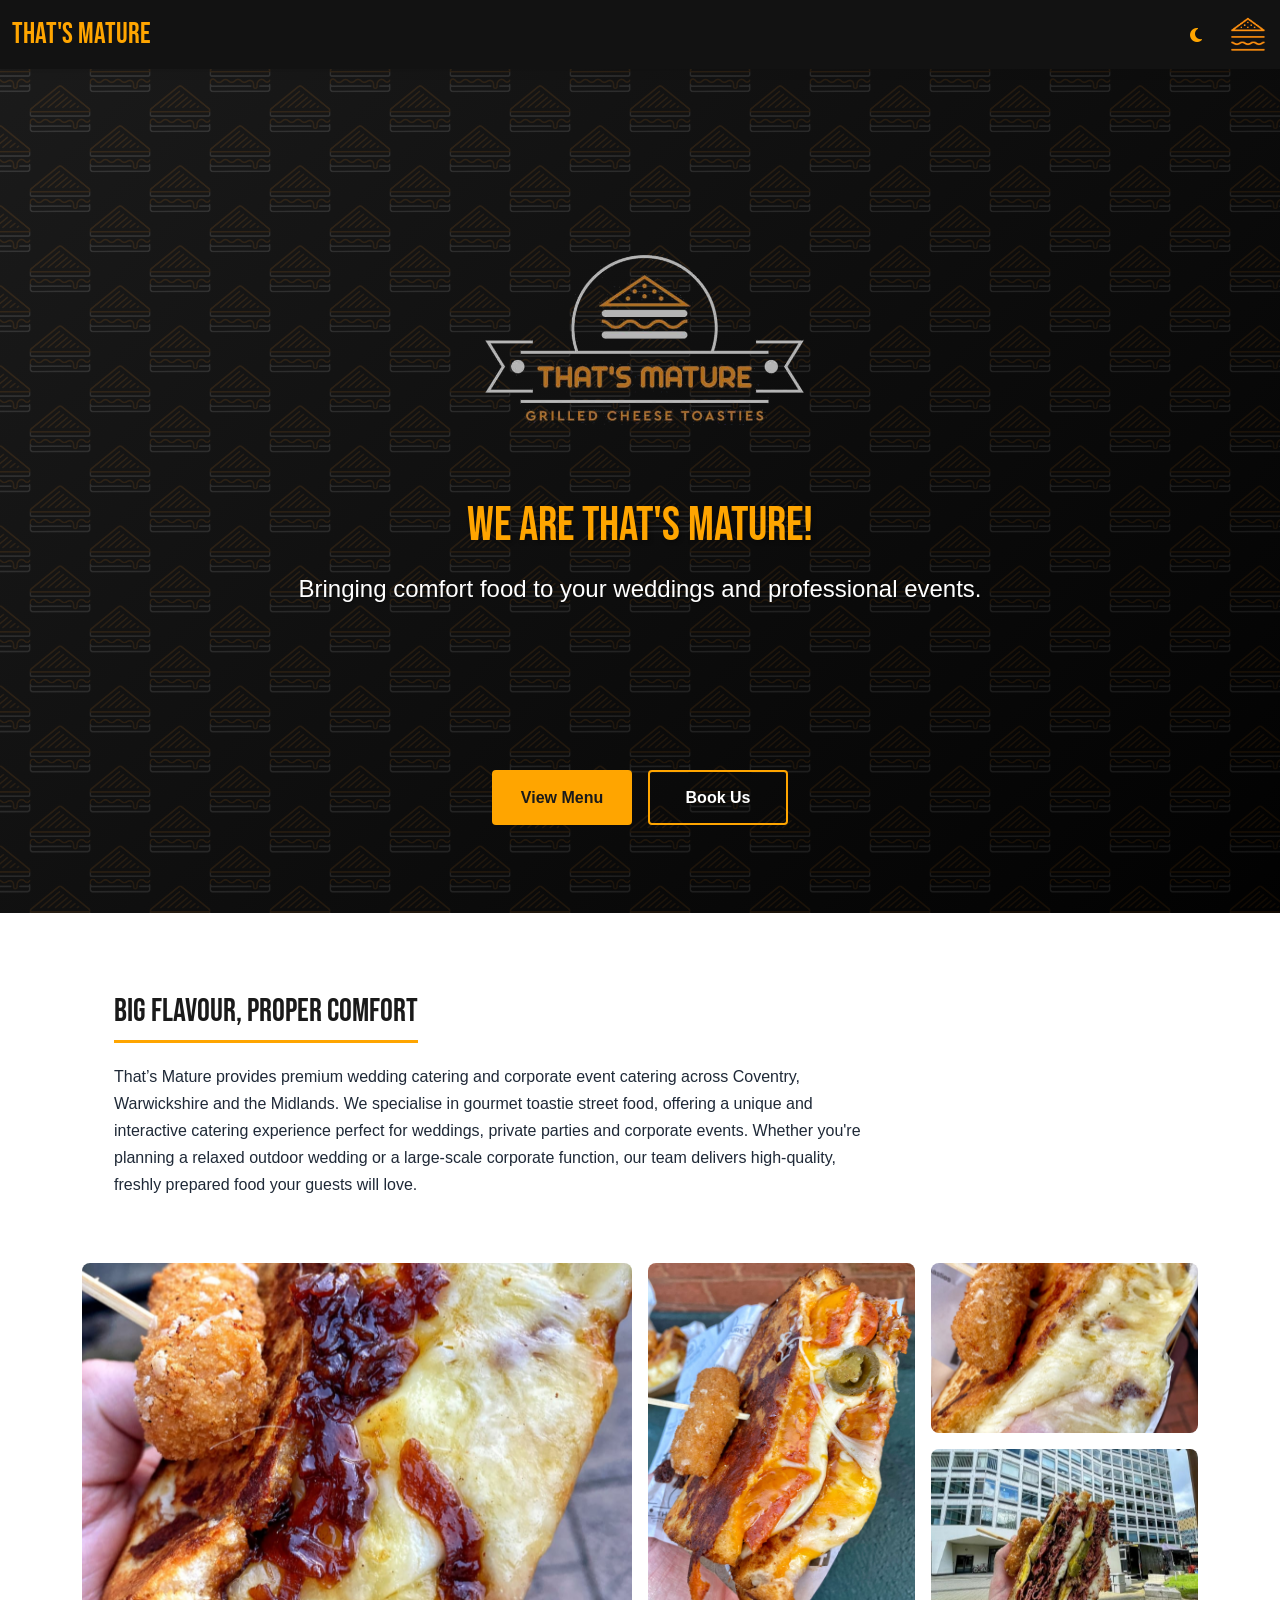
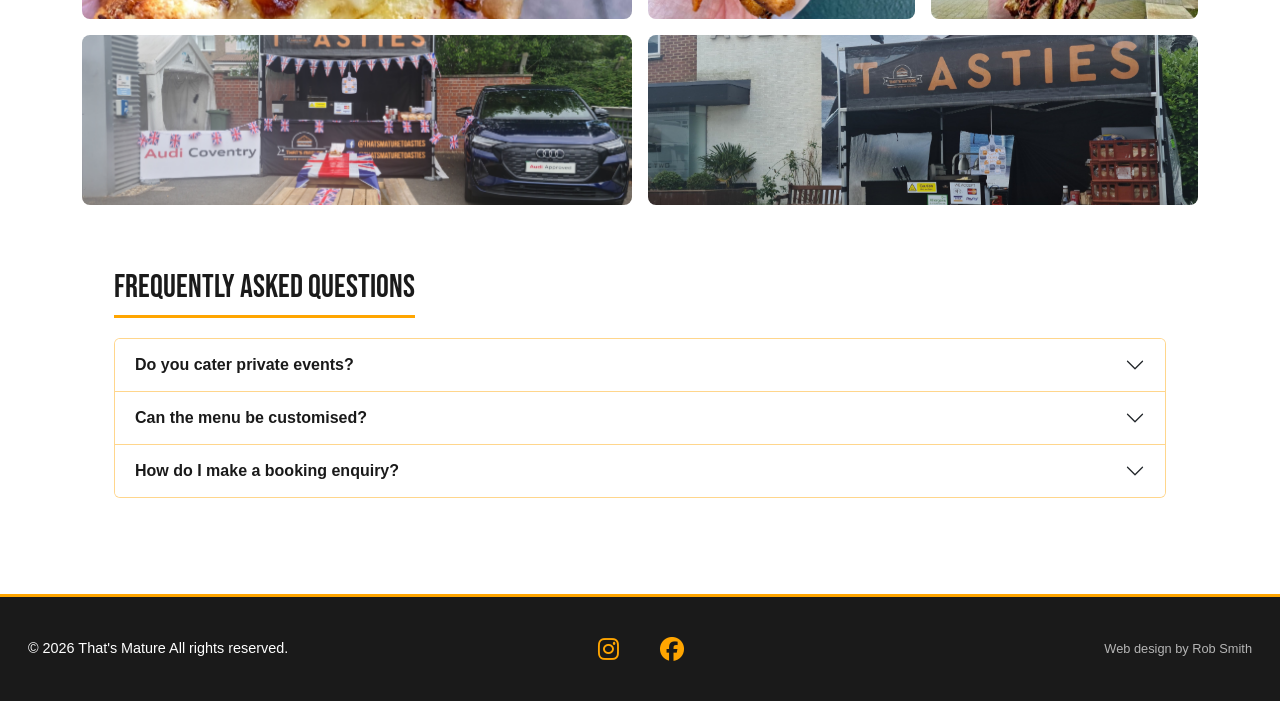
==== commit 2ae01fce: "add booking buttons to events pages" ====
--- a/index.html
+++ b/index.html
@@ -41,7 +41,7 @@
       <div class="hero-content">
         <img class="hero-badge" src="images/badge-transparent.png" alt="That's Mature badge">
         <h1>We are That's Mature!</h1>
-        <p class="lead">Bringing comfort food to your wedding guests and business partners.</p>
+        <p class="lead">Bringing comfort food to your weddings and professional events.</p>
         <div class="hero-actions">
           <a class="hero-button hero-button-primary" href="menu.html">View Menu</a>
           <a class="hero-button hero-button-secondary" href="contact.html#contact-form">Book Us</a>
--- a/styles.css
+++ b/styles.css
@@ -223,6 +223,22 @@
   padding-bottom: 0.5rem;
 }
 
+.section-title-row {
+  display: flex;
+  align-items: center;
+  justify-content: space-between;
+  gap: 1rem;
+  margin-bottom: 1rem;
+}
+
+.section-title-row h2 {
+  margin-bottom: 0;
+}
+
+.section-cta {
+  flex: 0 0 auto;
+}
+
 /* Main Content */
 main {
   background: #fff;
@@ -752,6 +768,11 @@
     margin-top: 1.75rem;
     transform: none;
   }
+
+  .section-title-row {
+    align-items: flex-start;
+    flex-direction: column;
+  }
   
   .nav-link {
     font-size: 1.15rem;
